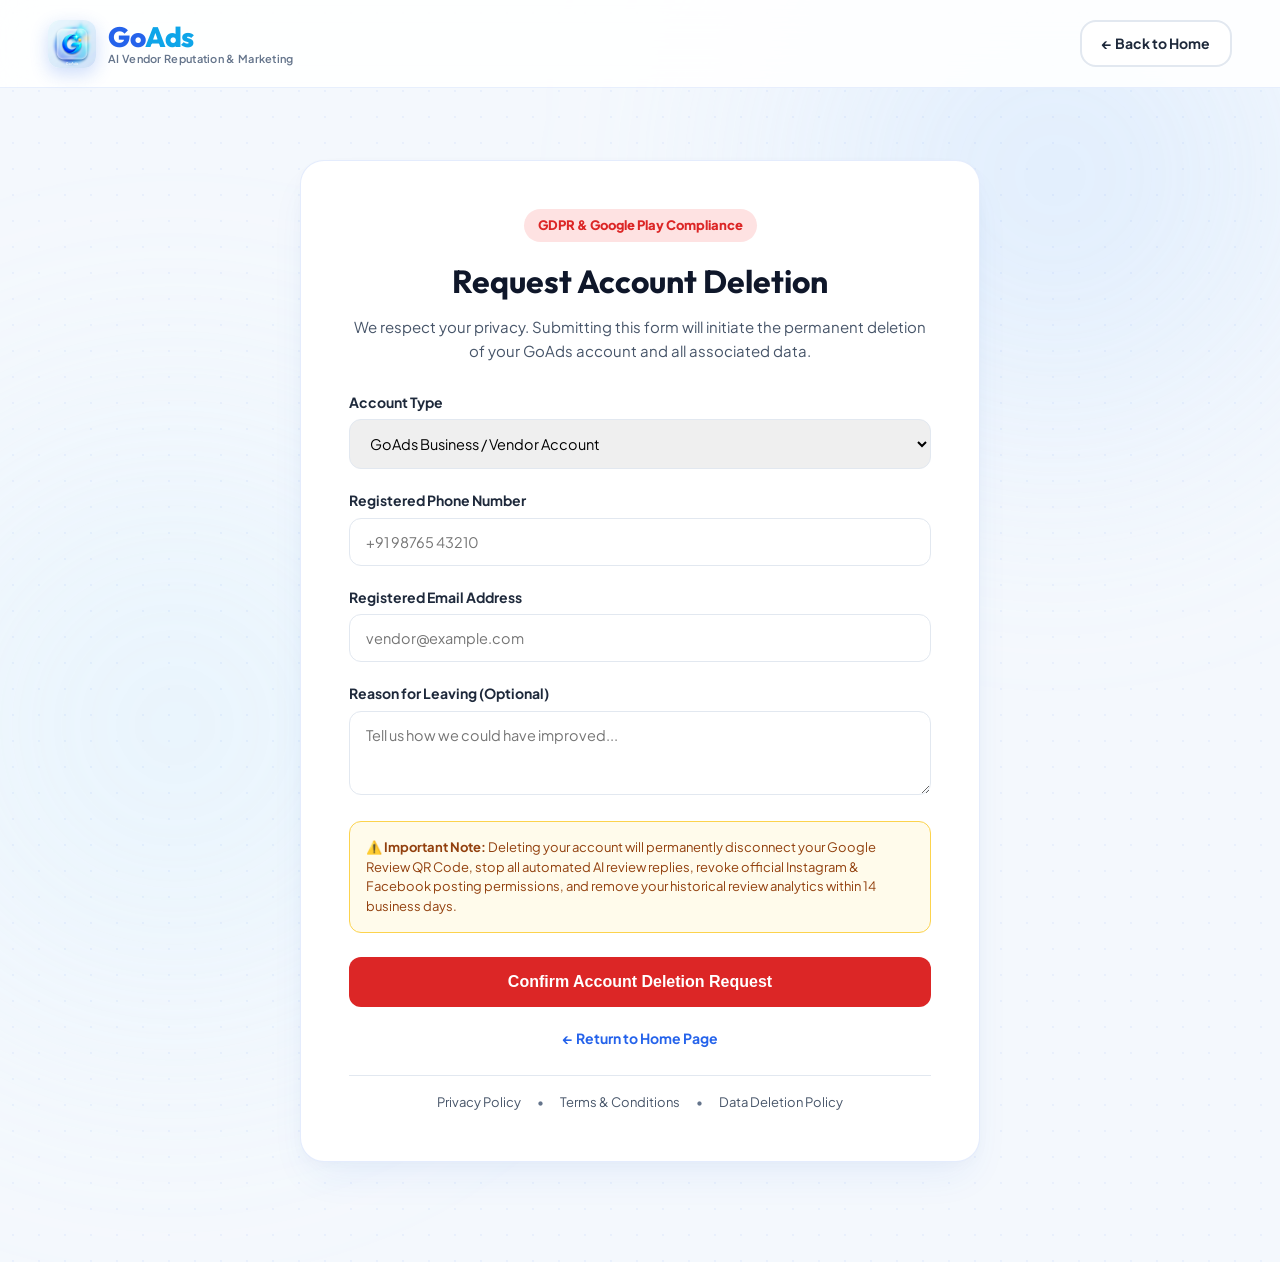
==== delete-account.html @ a6586c8e "feat: initialize GoAds website with frontend files, styles, and interactive scripts" ====
<!DOCTYPE html>
<html lang="en">
<head>
    <meta charset="UTF-8">
    <meta name="viewport" content="width=device-width, initial-scale=1.0">
    <title>GoAds - Request Account Deletion</title>
    <link rel="icon" type="image/png" href="favicon.png">
    <meta name="description" content="Request deletion of your GoAds vendor or partner account in compliance with GDPR and Google Play Store policies. Permanently erase your profiles, reviews history, and data.">
    <link rel="canonical" href="https://goads.ai/delete-account.html">
    
    <link rel="preconnect" href="https://fonts.googleapis.com">
    <link rel="preconnect" href="https://fonts.gstatic.com" crossorigin>
    <link href="https://fonts.googleapis.com/css2?family=Outfit:wght@300;400;500;600;700;800&family=Plus+Jakarta+Sans:wght@300;400;500;600;700;800&display=swap" rel="stylesheet">
    <link rel="stylesheet" href="styles.css?v=1.0">
    <style>
        .delete-page-section {
            padding: 160px 0 100px 0;
            min-height: 80vh;
            display: flex;
            align-items: center;
        }
        .delete-card {
            background: white;
            border-radius: 24px;
            padding: 48px;
            max-width: 680px;
            margin: 0 auto;
            box-shadow: var(--card-shadow);
            border: 1px solid rgba(37, 99, 235, 0.12);
        }
        .delete-header {
            margin-bottom: 28px;
            text-align: center;
        }
        .delete-badge {
            display: inline-block;
            padding: 6px 14px;
            background: #FEE2E2;
            color: #DC2626;
            font-size: 13px;
            font-weight: 800;
            border-radius: 20px;
            margin-bottom: 14px;
        }
        .delete-header h1 {
            font-size: 32px;
            margin-bottom: 8px;
        }
        .delete-header p {
            color: var(--slate-600);
            font-size: 15px;
        }
        .form-group {
            margin-bottom: 20px;
        }
        .form-group label {
            display: block;
            font-size: 14px;
            font-weight: 700;
            color: var(--slate-800);
            margin-bottom: 6px;
        }
        .form-control {
            width: 100%;
            padding: 14px 16px;
            border-radius: 12px;
            border: 1.5px solid var(--slate-200);
            font-family: var(--font-body);
            font-size: 14.5px;
            transition: border-color 0.2s;
        }
        .form-control:focus {
            outline: none;
            border-color: var(--primary);
            box-shadow: 0 0 0 3px rgba(37, 99, 235, 0.1);
        }
        .warning-box {
            background: #FFFBEB;
            border: 1px solid #FCD34D;
            border-radius: 12px;
            padding: 16px;
            font-size: 13px;
            color: #92400E;
            margin-bottom: 24px;
            line-height: 1.5;
        }
        .btn-submit-delete {
            width: 100%;
            padding: 16px;
            background: #DC2626;
            color: white;
            border: none;
            border-radius: 12px;
            font-weight: 700;
            font-size: 16px;
            cursor: pointer;
            transition: background 0.2s, transform 0.2s;
        }
        .btn-submit-delete:hover {
            background: #B91C1C;
            transform: translateY(-2px);
        }
        .back-home-link {
            display: inline-block;
            margin-top: 20px;
            text-align: center;
            width: 100%;
            color: var(--primary);
            font-weight: 700;
            text-decoration: none;
            font-size: 14px;
        }
        .back-home-link:hover {
            text-decoration: underline;
        }
        .success-state {
            display: none;
            text-align: center;
            padding: 20px 0;
        }
        .success-icon {
            width: 64px;
            height: 64px;
            border-radius: 50%;
            background: #D1FAE5;
            color: #059669;
            display: flex;
            align-items: center;
            justify-content: center;
            font-size: 32px;
            margin: 0 auto 18px auto;
        }
    </style>
</head>
<body>
    <div class="blobs-container">
        <div class="blob-bg blob-blue"></div>
        <div class="blob-bg blob-cyan"></div>
        <div class="grid-overlay"></div>
    </div>

    <!-- Header Navbar -->
    <header class="navbar">
        <div class="nav-container">
            <a href="index.html" class="logo-wrapper">
                <img src="favicon.png" alt="GoAds Icon" class="logo-icon-img">
                <div class="logo">
                    <span class="logo-main">Go<span>Ads</span></span>
                    <span class="logo-sub">AI Vendor Reputation & Marketing</span>
                </div>
            </a>
            <div class="header-actions">
                <a href="index.html" class="btn btn-secondary" style="padding: 10px 20px; font-size: 14px;">&larr; Back to Home</a>
            </div>
        </div>
    </header>

    <main class="delete-page-section">
        <div class="container">
            <div class="delete-card">
                <div id="form-container">
                    <div class="delete-header">
                        <span class="delete-badge">GDPR & Google Play Compliance</span>
                        <h1>Request Account Deletion</h1>
                        <p>We respect your privacy. Submitting this form will initiate the permanent deletion of your GoAds account and all associated data.</p>
                    </div>

                    <form id="delete-form" onsubmit="handleDeleteSubmit(event)">
                        <div class="form-group">
                            <label for="account-type">Account Type</label>
                            <select id="account-type" class="form-control" required>
                                <option value="business">GoAds Business / Vendor Account</option>
                                <option value="partner">GoAds Partner / Agency Account</option>
                            </select>
                        </div>

                        <div class="form-group">
                            <label for="vendor-phone">Registered Phone Number</label>
                            <input type="tel" id="vendor-phone" class="form-control" placeholder="+91 98765 43210" required>
                        </div>

                        <div class="form-group">
                            <label for="vendor-email">Registered Email Address</label>
                            <input type="email" id="vendor-email" class="form-control" placeholder="vendor@example.com" required>
                        </div>

                        <div class="form-group">
                            <label for="deletion-reason">Reason for Leaving (Optional)</label>
                            <textarea id="deletion-reason" class="form-control" rows="3" placeholder="Tell us how we could have improved..."></textarea>
                        </div>

                        <div class="warning-box">
                            <strong>⚠️ Important Note:</strong> Deleting your account will permanently disconnect your Google Review QR Code, stop all automated AI review replies, revoke official Instagram & Facebook posting permissions, and remove your historical review analytics within 14 business days.
                        </div>

                        <button type="submit" class="btn-submit-delete" id="btn-submit">Confirm Account Deletion Request</button>
                    </form>
                </div>

                <div id="success-state" class="success-state">
                    <div class="success-icon">✓</div>
                    <h2>Request Received</h2>
                    <p style="color: var(--slate-600); margin: 12px 0 24px 0; font-size: 15px;">
                        Your account deletion ticket has been registered. An SMS & Email confirmation with verification code will be sent to your registered details within 24 hours.
                    </p>
                    <a href="index.html" class="btn btn-gradient-blue" style="padding: 12px 24px;">Return to GoAds Home</a>
                </div>

                <a href="index.html" class="back-home-link">&larr; Return to Home Page</a>
                <div style="margin-top: 24px; padding-top: 16px; border-top: 1px solid var(--slate-200); text-align: center; font-size: 13px; color: var(--slate-500); display: flex; justify-content: center; gap: 16px;">
                    <a href="../goads_pp/index.html#privacy" target="_blank" style="color: var(--slate-600); text-decoration: none;">Privacy Policy</a>
                    <span>•</span>
                    <a href="../goads_pp/index.html#terms" target="_blank" style="color: var(--slate-600); text-decoration: none;">Terms & Conditions</a>
                    <span>•</span>
                    <a href="../goads_pp/index.html#deletion" target="_blank" style="color: var(--slate-600); text-decoration: none;">Data Deletion Policy</a>
                </div>
            </div>
        </div>
    </main>

    <script>
        function handleDeleteSubmit(e) {
            e.preventDefault();
            const formContainer = document.getElementById('form-container');
            const successState = document.getElementById('success-state');
            const btnSubmit = document.getElementById('btn-submit');
            
            btnSubmit.textContent = 'Processing request...';
            btnSubmit.style.opacity = '0.7';
            btnSubmit.disabled = true;

            setTimeout(() => {
                formContainer.style.display = 'none';
                successState.style.display = 'block';
            }, 800);
        }
    </script>
</body>
</html>
---- styles.css ----
/* ==========================================================================
   GoAds - AI Vendor Reputation & Marketing System
   Theme: Blue Glassmorphism Light Theme with Gradient
   ========================================================================== */

:root {
    /* Brand Colors - Vibrant Blue & Cyan Palette */
    --primary: #2563EB;
    --primary-hover: #1D4ED8;
    --primary-dark: #1E40AF;
    --primary-light: #EFF6FF;
    --primary-glow: rgba(37, 99, 235, 0.15);
    
    --accent-cyan: #0EA5E9;
    --accent-cyan-light: #E0F2FE;
    --accent-indigo: #4F46E5;
    --accent-indigo-light: #EEF2FF;
    --accent-gold: #F59E0B;
    --accent-gold-light: #FEF3C7;
    --success: #10B981;
    --success-light: #D1FAE5;
    --accent-red: #EF4444;
    
    /* Neutral & Slate Spectrum */
    --slate-950: #090D16;
    --slate-900: #0F172A;
    --slate-800: #1E293B;
    --slate-700: #334155;
    --slate-600: #475569;
    --slate-500: #64748B;
    --slate-400: #94A3B8;
    --slate-300: #CBD5E1;
    --slate-200: #E2E8F0;
    --slate-100: #F1F5F9;
    --slate-50: #F8FAFC;
    
    /* Blue Glassmorphism Design Tokens */
    --bg-base: #F4F8FD;
    --bg-card: #FFFFFF;
    --glass-bg: rgba(255, 255, 255, 0.82);
    --glass-bg-subtle: rgba(255, 255, 255, 0.65);
    --glass-bg-dense: rgba(255, 255, 255, 0.94);
    --glass-border: rgba(255, 255, 255, 0.9);
    --glass-border-blue: rgba(37, 99, 235, 0.12);
    --border-color: rgba(37, 99, 235, 0.08);
    
    /* Shadows */
    --card-shadow: 0 20px 40px -10px rgba(37, 99, 235, 0.08), 0 4px 14px rgba(0, 0, 0, 0.02);
    --card-shadow-hover: 0 30px 60px -12px rgba(37, 99, 235, 0.16), 0 8px 24px rgba(37, 99, 235, 0.08);
    --btn-shadow: 0 10px 25px -4px rgba(37, 99, 235, 0.35);
    --btn-shadow-hover: 0 16px 32px -4px rgba(37, 99, 235, 0.45);
    
    /* Gradients */
    --btn-gradient: linear-gradient(135deg, #2563EB 0%, #1D4ED8 50%, #0EA5E9 100%);
    --btn-gradient-hover: linear-gradient(135deg, #1D4ED8 0%, #1E40AF 50%, #0284C7 100%);
    --btn-gradient-secondary: linear-gradient(135deg, #1E40AF 0%, #3B82F6 100%);
    --text-gradient: linear-gradient(135deg, #1D4ED8 0%, #2563EB 50%, #0EA5E9 100%);
    
    /* Typography */
    --font-heading: 'Outfit', -apple-system, BlinkMacSystemFont, 'Segoe UI', Roboto, sans-serif;
    --font-body: 'Plus Jakarta Sans', -apple-system, BlinkMacSystemFont, 'Segoe UI', Roboto, sans-serif;
}

/* ==========================================================================
   Reset & Global Utilities
   ========================================================================== */
* {
    box-sizing: border-box;
    margin: 0;
    padding: 0;
}

html, body {
    scroll-behavior: smooth;
    width: 100%;
    overflow-x: hidden;
}

html {
    font-size: 16px;
}

body {
    font-family: var(--font-body);
    background-color: var(--bg-base);
    color: var(--slate-800);
    line-height: 1.6;
    position: relative;
    -webkit-font-smoothing: antialiased;
}

h1, h2, h3, h4, h5, h6 {
    font-family: var(--font-heading);
    color: var(--slate-900);
    font-weight: 700;
}

.container {
    width: 100%;
    max-width: 1200px;
    margin: 0 auto;
    padding: 0 24px;
    position: relative;
    z-index: 10;
}

.container-wide {
    width: 100%;
    max-width: 1560px;
    margin: 0 auto;
    padding: 0 24px;
    position: relative;
    z-index: 10;
}

.text-center { text-align: center; }
.hidden { display: none !important; }

/* ==========================================================================
   Background Ambient Blobs & Grid Overlay (Blue Glassmorphism Aesthetic)
   ========================================================================== */
.blobs-container {
    position: absolute;
    top: 0;
    left: 0;
    right: 0;
    bottom: 0;
    overflow: hidden;
    z-index: 1;
    pointer-events: none;
}

.blob-bg {
    position: absolute;
    filter: blur(120px);
    border-radius: 50%;
    opacity: 0.65;
}

.blob-blue {
    top: -150px;
    right: -100px;
    width: 650px;
    height: 650px;
    background: radial-gradient(circle, rgba(147, 197, 253, 0.45) 0%, rgba(219, 234, 254, 0.15) 70%);
}

.blob-cyan {
    top: 350px;
    left: -200px;
    width: 750px;
    height: 750px;
    background: radial-gradient(circle, rgba(186, 230, 253, 0.4) 0%, rgba(224, 242, 254, 0.1) 70%);
}

.blob-center {
    top: 850px;
    left: 50%;
    transform: translateX(-50%);
    width: 850px;
    height: 850px;
    background: radial-gradient(circle, rgba(191, 219, 254, 0.3) 0%, rgba(244, 248, 253, 0) 70%);
    opacity: 0.5;
}

.blob-indigo {
    top: 1500px;
    left: -150px;
    width: 700px;
    height: 700px;
    background: radial-gradient(circle, rgba(165, 180, 252, 0.25) 0%, rgba(244, 248, 253, 0) 70%);
    opacity: 0.55;
}

.blob-bottom {
    bottom: 100px;
    right: -100px;
    width: 700px;
    height: 700px;
    background: radial-gradient(circle, rgba(147, 197, 253, 0.35) 0%, rgba(224, 242, 254, 0) 70%);
}

.grid-overlay {
    position: absolute;
    top: 0;
    left: 0;
    right: 0;
    height: 100%;
    background-image: radial-gradient(rgba(37, 99, 235, 0.08) 1.2px, transparent 1.2px);
    background-size: 26px 26px;
    opacity: 0.7;
}

/* ==========================================================================
   Header & Navbar (Glassmorphic Top Bar)
   ========================================================================== */
.navbar {
    position: fixed;
    top: 0;
    left: 0;
    right: 0;
    height: 88px;
    background-color: rgba(255, 255, 255, 0.88);
    backdrop-filter: blur(20px);
    -webkit-backdrop-filter: blur(20px);
    border-bottom: 1px solid rgba(37, 99, 235, 0.1);
    z-index: 1000;
    transition: all 0.3s ease;
}

.navbar.scrolled {
    box-shadow: 0 10px 30px -10px rgba(37, 99, 235, 0.12);
    background-color: rgba(255, 255, 255, 0.95);
}

.nav-container {
    height: 100%;
    display: flex;
    justify-content: space-between;
    align-items: center;
    max-width: 100%;
    margin: 0 auto;
    padding: 0 48px;
}

.logo-wrapper {
    display: flex;
    align-items: center;
    gap: 12px;
    text-decoration: none;
}

.logo-icon-img {
    width: 48px;
    height: 48px;
    border-radius: 12px;
    box-shadow: 0 6px 18px rgba(37, 99, 235, 0.22);
    object-fit: contain;
    display: block;
    transition: transform 0.2s ease;
}

.logo-wrapper:hover .logo-icon-img {
    transform: scale(1.05);
}

.logo {
    display: flex;
    flex-direction: column;
    text-decoration: none;
    line-height: 1.1;
}

.logo-main {
    font-family: var(--font-heading);
    font-size: 28px;
    font-weight: 800;
    color: var(--primary);
    letter-spacing: -0.5px;
}

.logo-main span {
    color: var(--accent-cyan);
}

.logo-sub {
    font-size: 11px;
    color: var(--slate-500);
    font-weight: 600;
    letter-spacing: 0.3px;
}

.nav-right-group {
    display: flex;
    align-items: center;
    gap: 36px;
}

.nav-links {
    display: flex;
    align-items: center;
    gap: 32px;
}

.nav-links a {
    text-decoration: none;
    color: var(--slate-600);
    font-weight: 600;
    font-size: 15px;
    position: relative;
    padding: 6px 0;
    transition: color 0.2s ease;
}

.nav-links a:hover {
    color: var(--primary);
}

.nav-links a.active {
    color: var(--primary);
    font-weight: 700;
}

.nav-links a.active::after {
    content: '';
    position: absolute;
    bottom: -4px;
    left: 0;
    right: 0;
    height: 3px;
    background: var(--btn-gradient);
    border-radius: 4px;
}

.header-actions {
    display: flex;
    align-items: center;
    gap: 16px;
}

.nav-btn-download {
    display: inline-flex;
    align-items: center;
    gap: 8px;
    padding: 12px 22px;
    background: var(--btn-gradient);
    color: white !important;
    text-decoration: none;
    border-radius: 12px;
    font-weight: 700;
    font-size: 14px;
    box-shadow: 0 8px 20px -4px rgba(37, 99, 235, 0.35);
    transition: all 0.25s ease;
}

.nav-btn-download:hover {
    transform: translateY(-2px);
    box-shadow: 0 12px 24px -4px rgba(37, 99, 235, 0.45);
    background: var(--btn-gradient-hover);
}

/* Mobile Hamburger Toggle */
.mobile-menu-toggle {
    display: none;
    flex-direction: column;
    justify-content: space-between;
    width: 24px;
    height: 18px;
    background: transparent;
    border: none;
    cursor: pointer;
}

.mobile-menu-toggle span {
    width: 100%;
    height: 2.5px;
    background-color: var(--primary);
    border-radius: 2px;
    transition: all 0.3s ease;
}

/* Mobile Drawer */
.mobile-drawer {
    position: fixed;
    top: 88px;
    left: 0;
    right: 0;
    bottom: 0;
    background-color: rgba(255, 255, 255, 0.98);
    backdrop-filter: blur(20px);
    z-index: 999;
    padding: 32px 24px;
    transform: translateY(-100%);
    opacity: 0;
    pointer-events: none;
    transition: all 0.4s cubic-bezier(0.4, 0, 0.2, 1);
    box-shadow: 0 10px 25px rgba(37, 99, 235, 0.1);
}

.mobile-drawer.open {
    transform: translateY(0);
    opacity: 1;
    pointer-events: auto;
}

.drawer-links {
    display: flex;
    flex-direction: column;
    gap: 20px;
}

.drawer-link {
    text-decoration: none;
    color: var(--slate-800);
    font-size: 19px;
    font-weight: 700;
    padding-bottom: 8px;
    border-bottom: 1.5px solid var(--slate-100);
}

.drawer-link.active {
    color: var(--primary);
    border-bottom-color: var(--primary);
}

.drawer-btn {
    text-align: center;
    background: var(--btn-gradient);
    color: white !important;
    border-radius: 12px;
    padding: 14px;
    border: none;
    margin-top: 12px;
}

/* ==========================================================================
   Hero Section (Matching Onmint Visual Placement & Elevated Sizing)
   ========================================================================== */
.hero-section {
    position: relative;
    padding-top: 190px;
    padding-bottom: 90px;
    overflow: hidden;
}

.hero-container {
    display: grid;
    grid-template-columns: 1.15fr 0.85fr;
    align-items: center;
    gap: 70px;
}

.hero-content {
    max-width: 680px;
}

.hero-content .badge {
    display: inline-flex;
    align-items: center;
    gap: 8px;
    padding: 8px 20px;
    background-color: var(--primary-light);
    color: var(--primary);
    font-family: var(--font-heading);
    font-weight: 800;
    font-size: 14.5px;
    border-radius: 22px;
    margin-bottom: 24px;
    letter-spacing: 0.5px;
    border: 1px solid rgba(37, 99, 235, 0.15);
    box-shadow: 0 4px 12px rgba(37, 99, 235, 0.08);
}

.hero-title {
    font-size: 68px;
    line-height: 1.12;
    letter-spacing: -1.6px;
    margin-bottom: 22px;
    color: var(--slate-900);
}

.hero-title .highlight {
    background: var(--text-gradient);
    -webkit-background-clip: text;
    -webkit-text-fill-color: transparent;
}

.hero-subtitle {
    font-size: 20px;
    color: var(--slate-600);
    margin-bottom: 34px;
    font-weight: 500;
    line-height: 1.55;
}

/* Hero Action CTAs */
.hero-actions-grid {
    display: grid;
    grid-template-columns: repeat(2, 1fr);
    gap: 20px;
    align-items: flex-start;
}

.download-trigger-container {
    display: flex;
    flex-direction: column;
    gap: 8px;
}

.user-sublabel {
    font-size: 12px;
    color: var(--slate-500);
    font-weight: 700;
    text-align: center;
}

.btn {
    display: inline-flex;
    align-items: center;
    justify-content: center;
    gap: 10px;
    padding: 17px 28px;
    border-radius: 16px;
    font-weight: 700;
    font-size: 16px;
    text-decoration: none;
    transition: all 0.25s ease;
    cursor: pointer;
    font-family: var(--font-body);
}

/* Blue Gradient Buttons */
.btn-gradient-blue {
    background: var(--btn-gradient);
    color: white !important;
    border: none;
    box-shadow: var(--btn-shadow);
}

.btn-gradient-blue:hover {
    background: var(--btn-gradient-hover);
    transform: translateY(-2px);
    box-shadow: var(--btn-shadow-hover);
}

.btn-gradient-blue.btn-partner-hero {
    background: var(--btn-gradient-secondary);
}

.btn-gradient-blue.btn-partner-hero:hover {
    background: var(--btn-gradient);
}

.btn-secondary {
    background-color: white;
    color: var(--slate-800);
    border: 2px solid var(--slate-200);
    backdrop-filter: blur(10px);
}

.btn-secondary:hover {
    border-color: var(--primary);
    color: var(--primary);
    transform: translateY(-2px);
    box-shadow: 0 10px 20px rgba(37, 99, 235, 0.08);
}

.watch-video-container {
    grid-column: span 2;
    margin-top: 8px;
}

.watch-video-btn-styled {
    display: inline-flex;
    padding: 14px 28px;
    border-radius: 14px;
}

.partner-download-hero {
    margin-top: 28px;
    font-size: 14px;
    color: var(--slate-600);
}

.partner-download-hero a {
    color: var(--primary);
    font-weight: 700;
    text-decoration: none;
}

.partner-download-hero a:hover {
    text-decoration: underline;
}

/* Hero Visual with Rotating Glowing Dashed Ring */
.hero-visual {
    position: relative;
    display: flex;
    justify-content: center;
    align-items: center;
}

.glow-ring {
    position: absolute;
    width: 530px;
    height: 530px;
    border: 3px dashed rgba(37, 99, 235, 0.16);
    border-radius: 50%;
    animation: rotateRing 60s linear infinite;
    z-index: 1;
}

@keyframes rotateRing {
    from { transform: rotate(0deg); }
    to { transform: rotate(360deg); }
}

.phone-direct-image {
    position: relative;
    z-index: 2;
    max-width: 400px;
    width: 100%;
}

.hero-app-image {
    width: 100%;
    height: auto;
    display: block;
    filter: drop-shadow(0 25px 40px rgba(37, 99, 235, 0.18));
    transition: transform 0.3s ease;
}

.animate-float {
    animation: floatingPhone 6s ease-in-out infinite;
}

@keyframes floatingPhone {
    0%, 100% { transform: translateY(0); }
    50% { transform: translateY(-12px); }
}

/* ==========================================================================
   Stats Section (Glassmorphic Card)
   ========================================================================== */
.stats-section {
    position: relative;
    z-index: 100;
    padding: 30px 0;
}

.stats-card {
    background: var(--glass-bg);
    backdrop-filter: blur(20px);
    -webkit-backdrop-filter: blur(20px);
    border-radius: 24px;
    padding: 34px 28px;
    box-shadow: var(--card-shadow);
    border: 1px solid var(--glass-border);
    display: grid;
    grid-template-columns: repeat(4, 1fr);
    gap: 20px;
}

.stat-item {
    display: flex;
    align-items: center;
    gap: 18px;
    justify-content: center;
}

.stat-item:not(:last-child) {
    border-right: 1.5px solid var(--slate-100);
}

.stat-icon {
    width: 54px;
    height: 54px;
    background: var(--primary-light);
    color: var(--primary);
    border-radius: 14px;
    display: flex;
    align-items: center;
    justify-content: center;
    border: 1px solid rgba(37, 99, 235, 0.1);
    box-shadow: 0 6px 14px rgba(37, 99, 235, 0.08);
}

.stat-text h3 {
    font-size: 24px;
    font-weight: 800;
    color: var(--slate-900);
    line-height: 1.2;
}

.stat-text p {
    font-size: 13px;
    color: var(--slate-500);
    font-weight: 600;
}

/* ==========================================================================
   Core AI Pillars Section (4 Core Systems)
   ========================================================================== */
.pillars-section {
    padding: 90px 0 60px 0;
    position: relative;
    z-index: 10;
}

.section-header {
    text-align: center;
    max-width: 760px;
    margin: 0 auto 56px auto;
}

.section-badge {
    display: inline-block;
    padding: 6px 16px;
    background-color: var(--primary-light);
    color: var(--primary);
    font-family: var(--font-heading);
    font-weight: 800;
    font-size: 13.5px;
    border-radius: 20px;
    margin-bottom: 16px;
    letter-spacing: 0.5px;
    border: 1px solid rgba(37, 99, 235, 0.12);
}

.section-title {
    font-size: 42px;
    letter-spacing: -1px;
    margin-bottom: 14px;
    color: var(--slate-900);
}

.section-subtitle {
    font-size: 18px;
    color: var(--slate-600);
    line-height: 1.6;
}

.pillars-grid {
    display: grid;
    grid-template-columns: repeat(2, 1fr);
    gap: 32px;
}

.pillar-card {
    background: var(--glass-bg);
    backdrop-filter: blur(20px);
    -webkit-backdrop-filter: blur(20px);
    border-radius: 24px;
    padding: 40px 36px;
    border: 1px solid var(--glass-border);
    box-shadow: var(--card-shadow);
    transition: all 0.35s ease;
    display: flex;
    flex-direction: column;
    position: relative;
    overflow: hidden;
}

.pillar-card::before {
    content: '';
    position: absolute;
    top: 0;
    left: 0;
    right: 0;
    height: 4px;
    background: var(--btn-gradient);
    opacity: 0;
    transition: opacity 0.3s ease;
}

.pillar-card:hover {
    transform: translateY(-6px);
    box-shadow: var(--card-shadow-hover);
    border-color: rgba(37, 99, 235, 0.25);
}

.pillar-card:hover::before {
    opacity: 1;
}

.pillar-header {
    display: flex;
    align-items: center;
    gap: 16px;
    margin-bottom: 20px;
}

.pillar-icon-box {
    width: 60px;
    height: 60px;
    border-radius: 16px;
    background: linear-gradient(135deg, var(--primary-light) 0%, rgba(224, 242, 254, 0.8) 100%);
    color: var(--primary);
    display: flex;
    align-items: center;
    justify-content: center;
    border: 1px solid rgba(37, 99, 235, 0.12);
    box-shadow: 0 8px 20px rgba(37, 99, 235, 0.1);
}

.pillar-number {
    font-size: 12px;
    font-weight: 800;
    letter-spacing: 1px;
    color: var(--primary);
    text-transform: uppercase;
    background: var(--primary-light);
    padding: 4px 10px;
    border-radius: 8px;
}

.pillar-title {
    font-size: 24px;
    font-weight: 800;
    color: var(--slate-900);
    margin-top: 4px;
}

.pillar-desc {
    font-size: 15px;
    color: var(--slate-600);
    line-height: 1.65;
    margin-bottom: 24px;
}

/* Feature bullets list inside pillar */
.pillar-features {
    list-style: none;
    display: flex;
    flex-direction: column;
    gap: 12px;
    margin-top: auto;
}

.pillar-features li {
    display: flex;
    align-items: flex-start;
    gap: 10px;
    font-size: 14px;
    font-weight: 600;
    color: var(--slate-700);
}

.pillar-check {
    width: 18px;
    height: 18px;
    border-radius: 50%;
    background: var(--primary-light);
    color: var(--primary);
    display: inline-flex;
    align-items: center;
    justify-content: center;
    font-size: 11px;
    font-weight: 800;
    flex-shrink: 0;
    margin-top: 2px;
}

/* Interactive Demo Card within Pillar 2 (AI Review) */
.demo-review-box {
    margin-top: 20px;
    padding: 18px;
    background: rgba(248, 250, 252, 0.9);
    border-radius: 16px;
    border: 1px solid var(--slate-200);
}

.demo-tabs {
    display: flex;
    gap: 8px;
    margin-bottom: 12px;
}

.demo-tab-btn {
    padding: 6px 14px;
    font-size: 12px;
    font-weight: 700;
    border-radius: 8px;
    border: 1px solid var(--slate-200);
    background: white;
    cursor: pointer;
    transition: all 0.2s;
}

.demo-tab-btn.active {
    background: var(--primary);
    color: white;
    border-color: var(--primary);
}

.demo-review-content {
    font-size: 13px;
}

.demo-customer {
    font-weight: 700;
    color: var(--slate-800);
    display: flex;
    align-items: center;
    gap: 6px;
    margin-bottom: 4px;
}

.demo-stars {
    color: #F59E0B;
}

.demo-ai-reply {
    margin-top: 8px;
    padding: 10px 12px;
    background: var(--primary-light);
    border-radius: 10px;
    border-left: 3px solid var(--primary);
    color: var(--slate-800);
    font-size: 12.5px;
    line-height: 1.5;
}

/* Industry Showcase for Pillar 3 */
.industry-chips {
    display: flex;
    flex-wrap: wrap;
    gap: 8px;
    margin-top: 14px;
}

.industry-chip {
    font-size: 12px;
    font-weight: 700;
    padding: 6px 12px;
    border-radius: 20px;
    background: white;
    color: var(--slate-700);
    border: 1px solid var(--slate-200);
    cursor: pointer;
    transition: all 0.2s;
}

.industry-chip.active, .industry-chip:hover {
    background: var(--primary-light);
    border-color: var(--primary);
    color: var(--primary);
}

.industry-preview-box {
    margin-top: 14px;
    padding: 14px;
    background: white;
    border-radius: 12px;
    border: 1px solid rgba(37, 99, 235, 0.1);
    font-size: 13px;
}

.industry-preview-title {
    font-weight: 700;
    color: var(--slate-900);
    margin-bottom: 4px;
}

.industry-preview-tags {
    color: var(--primary);
    font-size: 12px;
    font-weight: 600;
    margin-top: 6px;
}

/* ==========================================================================
   Vision & About Section (Matching Onmint's 3-Column Card Layout)
   ========================================================================== */
.vision-section {
    padding: 50px 0 80px 0;
    position: relative;
    z-index: 10;
}

.vision-card-new {
    background-color: white;
    border-radius: 24px;
    padding: 40px 48px;
    box-shadow: var(--card-shadow);
    border: 1px solid rgba(37, 99, 235, 0.1);
    display: flex;
    flex-direction: column;
    gap: 32px;
}

.vision-card-grid {
    display: grid;
    grid-template-columns: 270px 1px minmax(0, 1fr) 1px 270px;
    gap: 28px;
    align-items: center;
    width: 100%;
}

.founder-column {
    display: flex;
    flex-direction: column;
    align-items: center;
    justify-content: center;
    width: 270px;
    min-width: 270px;
    max-width: 270px;
}

.founder-column-left {
    grid-column: 1;
}

.founder-column-right {
    grid-column: 5;
}

.founder-photo-wrapper {
    position: relative;
    width: 260px;
    height: 380px;
    margin: 0 auto 16px auto;
}

.founder-dots-bg {
    position: absolute;
    top: 0;
    left: -10px;
    width: 80px;
    height: 130px;
    background-image: radial-gradient(rgba(148, 163, 184, 0.3) 2px, transparent 2px);
    background-size: 10px 10px;
    z-index: 0;
}

.founder-dots-right {
    left: auto;
    right: -10px;
}

/* Blue Oval Backdrop */
.founder-circle-bg {
    position: absolute;
    bottom: -10px;
    left: 50%;
    transform: translateX(-50%) rotate(30deg);
    width: 230px;
    height: 360px;
    background-color: #DBEAFE;
    border-radius: 50%;
    z-index: 1;
}

.founder-circle-right {
    transform: translateX(-50%) rotate(-30deg);
    background-color: #E0F2FE;
}

.founder-photo-new {
    position: absolute;
    bottom: -5px;
    left: 50%;
    transform: translateX(-50%);
    width: 235px;
    max-height: 375px;
    height: auto;
    object-fit: contain;
    z-index: 2;
    filter: drop-shadow(0 10px 20px rgba(37, 99, 235, 0.12));
}

.founder-photo-right {
    width: 230px;
}

.founder-bottom-info {
    text-align: center;
    width: 100%;
    padding-top: 4px;
}

.founder-name {
    font-family: var(--font-heading);
    font-size: 22px;
    font-weight: 800;
    color: var(--slate-900);
    margin: 0 0 4px 0;
    letter-spacing: -0.5px;
}

.founder-subtitle {
    font-family: var(--font-heading);
    font-size: 13.5px;
    font-weight: 700;
    color: var(--primary);
    margin: 0;
    line-height: 1.3;
}

.vision-card-divider {
    width: 1px;
    height: 380px;
    background-color: #e2e8f0;
    align-self: center;
}

.vision-column-center {
    min-width: 0;
    display: flex;
    flex-direction: column;
}

.quote-container-new {
    display: flex;
    flex-direction: column;
}

.quote-mark-new {
    font-size: 64px;
    font-family: var(--font-heading);
    line-height: 1;
    color: var(--primary);
    margin-bottom: -15px;
    font-weight: 800;
}

.quote-text-new {
    font-family: var(--font-heading);
    font-size: 24px;
    font-weight: 700;
    color: var(--slate-900);
    line-height: 1.4;
    margin: 0;
}

.blue-highlight-text {
    background: var(--text-gradient);
    -webkit-background-clip: text;
    -webkit-text-fill-color: transparent;
}

.quote-underline {
    width: 48px;
    height: 4px;
    background: var(--btn-gradient);
    margin-top: 12px;
    margin-bottom: 24px;
    border-radius: 2px;
}

.vision-title-new {
    font-family: var(--font-heading);
    font-size: 15px;
    color: var(--primary);
    font-weight: 800;
    letter-spacing: 0.5px;
    margin: 0 0 8px 0;
}

.vision-desc-new {
    font-size: 14.5px;
    color: var(--slate-600);
    line-height: 1.65;
    margin: 0 0 24px 0;
}

.vision-checklist-new {
    display: grid;
    grid-template-columns: repeat(2, 1fr);
    gap: 14px 18px;
}

.checklist-item-new {
    display: flex;
    align-items: center;
    gap: 8px;
    font-family: var(--font-heading);
    font-size: 14px;
    font-weight: 700;
    color: var(--slate-800);
}

.check-icon-new {
    display: inline-flex;
    align-items: center;
    justify-content: center;
    width: 20px;
    height: 20px;
    background: var(--primary);
    color: white;
    border-radius: 50%;
    font-size: 10px;
    font-weight: 800;
    flex-shrink: 0;
}

.vision-column-right {
    display: flex;
    justify-content: center;
    align-items: center;
}

.heart-icon-img {
    width: 100%;
    max-width: 320px;
    height: auto;
    object-fit: contain;
    margin: 0 auto;
    display: block;
    filter: drop-shadow(0 15px 30px rgba(37, 99, 235, 0.2));
}

.vision-footer-tagline {
    display: flex;
    align-items: center;
    justify-content: center;
    gap: 20px;
    margin-top: 16px;
    width: 100%;
}

.tagline-line {
    flex: 1;
    height: 1px;
    background-color: #cbd5e1;
}

.tagline-text {
    font-family: var(--font-heading);
    font-size: 16px;
    font-style: italic;
    color: var(--slate-600);
    font-weight: 600;
}

/* ==========================================================================
   App Download Section (Exact Layout: Left Scanner, Right Badges/APKs)
   ========================================================================== */
.download-section {
    padding: 60px 0 90px 0;
    position: relative;
    z-index: 10;
}

.download-main-card {
    background: white;
    border-radius: 28px;
    padding: 56px 64px;
    box-shadow: var(--card-shadow);
    border: 1px solid rgba(37, 99, 235, 0.1);
    display: grid;
    grid-template-columns: 1fr 1fr;
    gap: 60px;
    align-items: center;
    position: relative;
    overflow: hidden;
}

.download-left-col {
    display: flex;
    flex-direction: column;
    gap: 32px;
    border-right: 1.5px solid var(--slate-100);
    padding-right: 48px;
}

.download-text-group h2 {
    font-size: 38px;
    letter-spacing: -1px;
    margin-bottom: 12px;
    color: var(--slate-900);
}

.download-text-group p {
    font-size: 16px;
    color: var(--slate-600);
    line-height: 1.6;
}

.qr-code-wrapper {
    display: flex;
    align-items: center;
    gap: 24px;
    background: var(--primary-light);
    padding: 24px;
    border-radius: 20px;
    border: 1px solid rgba(37, 99, 235, 0.15);
    width: fit-content;
}

.qr-code {
    width: 110px;
    height: 110px;
    background: white;
    padding: 10px;
    border-radius: 14px;
    box-shadow: 0 8px 16px rgba(37, 99, 235, 0.12);
}

.qr-code svg {
    width: 100%;
    height: 100%;
    display: block;
}

.qr-text h4 {
    font-size: 18px;
    font-weight: 800;
    color: var(--slate-900);
    margin-bottom: 4px;
}

.qr-text p {
    font-size: 13px;
    color: var(--slate-600);
    font-weight: 600;
}

.download-right-col {
    display: flex;
    flex-direction: column;
    gap: 20px;
}

.coming-soon-label {
    display: inline-flex;
    align-items: center;
    gap: 6px;
    font-size: 13px;
    font-weight: 800;
    color: var(--primary);
    background: var(--primary-light);
    padding: 6px 14px;
    border-radius: 20px;
    width: fit-content;
    border: 1px solid rgba(37, 99, 235, 0.15);
}

.download-right-col h3 {
    font-size: 26px;
    font-weight: 800;
    color: var(--slate-900);
}

.badges-group {
    display: flex;
    gap: 16px;
    flex-wrap: wrap;
}

.store-badge {
    display: inline-block;
    height: 48px;
    transition: transform 0.2s;
}

.store-badge img {
    height: 100%;
    width: auto;
    border-radius: 8px;
}

.disabled-badge {
    cursor: default;
    opacity: 0.85;
}

.apk-direct-downloads {
    margin-top: 14px;
    display: flex;
    flex-direction: column;
    gap: 12px;
}

.apk-title {
    font-size: 14px;
    font-weight: 700;
    color: var(--slate-700);
}

.apk-links-row {
    display: flex;
    gap: 14px;
    flex-wrap: wrap;
}

.apk-link-btn {
    display: inline-flex;
    align-items: center;
    gap: 8px;
    padding: 12px 18px;
    background: var(--slate-50);
    border: 1.5px solid var(--slate-200);
    border-radius: 12px;
    font-size: 13px;
    font-weight: 700;
    color: var(--slate-800);
    text-decoration: none;
    transition: all 0.2s ease;
}

.apk-link-btn:hover {
    background: var(--primary-light);
    border-color: var(--primary);
    color: var(--primary);
    transform: translateY(-2px);
}

.apk-link-btn.partner-btn {
    background: var(--primary-light);
    border-color: rgba(37, 99, 235, 0.2);
    color: var(--primary);
}

/* ==========================================================================
   Footer
   ========================================================================== */
.footer {
    background-color: var(--slate-900);
    color: var(--slate-300);
    padding: 70px 0 30px 0;
    position: relative;
    z-index: 10;
}

.footer-container {
    display: flex;
    justify-content: space-between;
    align-items: flex-start;
    padding-bottom: 40px;
    border-bottom: 1px solid rgba(255, 255, 255, 0.08);
}

.footer-left-group {
    display: flex;
    flex-direction: column;
    gap: 24px;
}

.footer-brand .footer-logo {
    font-family: var(--font-heading);
    font-size: 28px;
    font-weight: 800;
    color: white;
    text-decoration: none;
    letter-spacing: -0.5px;
}

.footer-brand .footer-logo span {
    color: var(--accent-cyan);
}

.footer-tagline {
    font-size: 14px;
    color: var(--slate-400);
    margin-top: 4px;
}

.footer-links {
    display: flex;
    gap: 28px;
    flex-wrap: wrap;
}

.footer-links a {
    color: var(--slate-300);
    text-decoration: none;
    font-size: 14.5px;
    font-weight: 500;
    transition: color 0.2s;
}

.footer-links a:hover {
    color: white;
}

.footer-links .delete-link-btn {
    color: #F87171;
}

.footer-socials {
    display: flex;
    flex-direction: column;
    gap: 12px;
}

.social-title {
    font-size: 14px;
    font-weight: 700;
    color: white;
}

.social-icons {
    display: flex;
    gap: 14px;
}

.social-icons a {
    width: 40px;
    height: 40px;
    border-radius: 10px;
    background: rgba(255, 255, 255, 0.08);
    display: flex;
    align-items: center;
    justify-content: center;
    color: white;
    transition: all 0.25s ease;
    text-decoration: none;
}

.social-icons a:hover {
    background: var(--primary);
    transform: translateY(-3px);
}

.footer-copyright {
    padding-top: 30px;
    font-size: 13px;
    color: var(--slate-500);
}

/* ==========================================================================
   Responsive Breakpoints
   ========================================================================== */
@media (max-width: 1200px) {
    .vision-card-grid {
        grid-template-columns: 320px 1px 1fr 280px;
        gap: 30px;
    }
    .founder-photo-wrapper {
        width: 300px;
        height: 400px;
    }
    .founder-circle-bg {
        width: 260px;
        height: 390px;
    }
    .founder-photo-new {
        width: 240px;
    }
    .hero-title {
        font-size: 56px;
    }
    .stats-card {
        grid-template-columns: repeat(2, 1fr);
        gap: 30px;
    }
    .stat-item:nth-child(2) {
        border-right: none;
    }
}

@media (max-width: 992px) {
    .nav-links {
        display: none;
    }
    .mobile-menu-toggle {
        display: flex;
    }
    .hero-container {
        grid-template-columns: 1fr;
        gap: 40px;
        text-align: center;
    }
    .hero-content {
        max-width: 100%;
        margin: 0 auto;
    }
    .hero-actions-grid {
        max-width: 500px;
        margin: 0 auto;
    }
    .pillars-grid {
        grid-template-columns: 1fr;
    }
    .vision-card-grid {
        grid-template-columns: 1fr;
        text-align: center;
    }
    .vision-card-divider {
        display: none;
    }
    .founder-column {
        align-items: center;
    }
    .quote-underline {
        margin-left: auto;
        margin-right: auto;
    }
    .vision-checklist-new {
        grid-template-columns: repeat(2, 1fr);
        text-align: left;
    }
    .download-main-card {
        grid-template-columns: 1fr;
        padding: 40px 32px;
        gap: 40px;
    }
    .download-left-col {
        border-right: none;
        border-bottom: 1.5px solid var(--slate-100);
        padding-right: 0;
        padding-bottom: 32px;
        align-items: center;
        text-align: center;
    }
    .qr-code-wrapper {
        margin: 0 auto;
    }
    .download-right-col {
        align-items: center;
        text-align: center;
    }
    .footer-container {
        flex-direction: column;
        gap: 40px;
        text-align: center;
        align-items: center;
    }
    .footer-links {
        justify-content: center;
    }
    .social-icons {
        justify-content: center;
    }
}

@media (max-width: 640px) {
    .nav-container {
        padding: 0 20px;
    }
    .hero-title {
        font-size: 38px;
    }
    .hero-actions-grid {
        grid-template-columns: 1fr;
    }
    .watch-video-container {
        grid-column: span 1;
    }
    .stats-card {
        grid-template-columns: 1fr;
    }
    .stat-item:not(:last-child) {
        border-right: none;
        border-bottom: 1.5px solid var(--slate-100);
        padding-bottom: 16px;
    }
    .vision-checklist-new {
        grid-template-columns: 1fr;
    }
    .vision-card-new {
        padding: 28px 20px;
    }
    .badges-group, .apk-links-row {
        flex-direction: column;
        width: 100%;
    }
    .apk-link-btn {
        justify-content: center;
    }
    .qr-code-wrapper {
        flex-direction: column;
        text-align: center;
    }
    .testimonial-footer {
        flex-direction: column;
        align-items: flex-start;
        gap: 12px;
    }
}

/* ==========================================================================
   Vendor Testimonials & Success Stories Section
   ========================================================================== */
.testimonials-section {
    padding: 70px 0 90px 0;
    position: relative;
    z-index: 10;
}

.testimonials-grid {
    display: grid;
    grid-template-columns: repeat(2, 1fr);
    gap: 28px;
    margin-top: 20px;
}

.testimonial-card {
    background: var(--glass-bg);
    backdrop-filter: blur(20px);
    -webkit-backdrop-filter: blur(20px);
    border-radius: 24px;
    padding: 36px 32px;
    border: 1px solid var(--glass-border);
    box-shadow: var(--card-shadow);
    transition: all 0.35s ease;
    display: flex;
    flex-direction: column;
    justify-content: space-between;
    position: relative;
}

.testimonial-card:hover {
    transform: translateY(-5px);
    box-shadow: var(--card-shadow-hover);
    border-color: rgba(37, 99, 235, 0.25);
}

.testimonial-stars-row {
    display: flex;
    justify-content: space-between;
    align-items: center;
    margin-bottom: 18px;
}

.stars-rating {
    display: flex;
    gap: 3px;
    color: #F59E0B;
    font-size: 18px;
    letter-spacing: 2px;
}

.verified-tag {
    display: inline-flex;
    align-items: center;
    gap: 5px;
    font-size: 12px;
    font-weight: 800;
    color: var(--success);
    background: var(--success-light);
    padding: 4px 10px;
    border-radius: 12px;
}

.testimonial-quote {
    font-size: 15.5px;
    color: var(--slate-700);
    line-height: 1.65;
    font-style: normal;
    margin-bottom: 24px;
    flex: 1;
}

.testimonial-footer {
    display: flex;
    align-items: center;
    justify-content: space-between;
    padding-top: 18px;
    border-top: 1px solid var(--slate-100);
}

.vendor-profile {
    display: flex;
    align-items: center;
    gap: 14px;
}

.vendor-avatar {
    width: 48px;
    height: 48px;
    border-radius: 50%;
    background: linear-gradient(135deg, var(--primary) 0%, var(--accent-cyan) 100%);
    color: white;
    font-weight: 800;
    font-size: 16px;
    display: flex;
    align-items: center;
    justify-content: center;
    box-shadow: 0 6px 14px rgba(37, 99, 235, 0.25);
    flex-shrink: 0;
}

.vendor-info h4 {
    font-size: 16px;
    font-weight: 800;
    color: var(--slate-900);
    margin-bottom: 2px;
}

.vendor-info p {
    font-size: 12.5px;
    color: var(--slate-500);
    font-weight: 600;
}

.metric-badge {
    padding: 6px 14px;
    background: var(--primary-light);
    color: var(--primary);
    font-size: 12px;
    font-weight: 800;
    border-radius: 12px;
    border: 1px solid rgba(37, 99, 235, 0.15);
    white-space: nowrap;
}

@media (max-width: 1280px) {
    .vision-card-grid {
        grid-template-columns: 240px 1px minmax(0, 1fr) 1px 240px;
        gap: 20px;
    }
    .founder-column {
        width: 240px;
        min-width: 240px;
        max-width: 240px;
    }
    .founder-photo-wrapper {
        width: 230px;
        height: 330px;
    }
    .founder-circle-bg {
        width: 200px;
        height: 310px;
    }
    .founder-photo-new {
        width: 205px;
        max-height: 325px;
    }
}

@media (max-width: 1040px) {
    .vision-card-grid {
        display: flex;
        flex-direction: column;
        gap: 36px;
    }
    .founder-column {
        width: 100%;
        min-width: unset;
        max-width: 320px;
        align-items: center;
        text-align: center;
    }
    .vision-card-divider {
        width: 100%;
        height: 1px;
    }
    .vision-column-center {
        align-items: center;
        text-align: center;
    }
    .quote-underline {
        margin: 12px auto 24px auto;
    }
    .vision-checklist-new {
        grid-template-columns: repeat(2, 1fr);
        text-align: left;
    }
}

@media (max-width: 992px) {
    .testimonials-grid {
        grid-template-columns: 1fr;
    }
}

@media (max-width: 640px) {
    .vision-checklist-new {
        grid-template-columns: 1fr;
    }
}

/* ==========================================================================
   Coming Soon on Google Play Store Modal (Blue Glassmorphism)
   ========================================================================== */
.modal-backdrop {
    position: fixed !important;
    top: 0 !important;
    left: 0 !important;
    right: 0 !important;
    bottom: 0 !important;
    width: 100vw !important;
    height: 100vh !important;
    background: rgba(15, 23, 42, 0.65) !important;
    backdrop-filter: blur(12px) !important;
    -webkit-backdrop-filter: blur(12px) !important;
    z-index: 99999 !important;
    display: none !important;
    align-items: center !important;
    justify-content: center !important;
    padding: 20px !important;
    animation: fadeInModal 0.25s ease;
}

.modal-backdrop.open {
    display: flex !important;
}


@keyframes fadeInModal {
    from { opacity: 0; }
    to { opacity: 1; }
}

.coming-soon-modal-card {
    background: rgba(255, 255, 255, 0.96);
    backdrop-filter: blur(24px);
    border-radius: 28px;
    padding: 44px 40px;
    max-width: 580px;
    width: 100%;
    position: relative;
    box-shadow: 0 30px 70px -10px rgba(37, 99, 235, 0.25), 0 0 0 1.5px rgba(255, 255, 255, 0.9);
    border: 1.5px solid rgba(37, 99, 235, 0.18);
    text-align: center;
    animation: slideUpModal 0.3s cubic-bezier(0.16, 1, 0.3, 1);
}

@keyframes slideUpModal {
    from { opacity: 0; transform: translateY(20px) scale(0.96); }
    to { opacity: 1; transform: translateY(0) scale(1); }
}

.modal-close-btn {
    position: absolute;
    top: 18px;
    right: 18px;
    width: 36px;
    height: 36px;
    border-radius: 50%;
    background: var(--slate-100);
    border: none;
    font-size: 22px;
    color: var(--slate-600);
    cursor: pointer;
    display: flex;
    align-items: center;
    justify-content: center;
    transition: all 0.2s;
}

.modal-close-btn:hover {
    background: var(--slate-200);
    color: var(--slate-900);
}

.modal-icon-badge {
    width: 68px;
    height: 68px;
    border-radius: 20px;
    background: linear-gradient(135deg, #2563EB 0%, #0EA5E9 100%);
    color: white;
    display: flex;
    align-items: center;
    justify-content: center;
    margin: 0 auto 18px auto;
    box-shadow: 0 10px 25px rgba(37, 99, 235, 0.35);
}

.modal-pill-tag {
    display: inline-block;
    padding: 5px 14px;
    background: var(--primary-light);
    color: var(--primary);
    font-size: 12px;
    font-weight: 800;
    border-radius: 16px;
    margin-bottom: 12px;
    letter-spacing: 0.5px;
}

.modal-title {
    font-size: 26px;
    font-weight: 800;
    color: var(--slate-900);
    margin-bottom: 12px;
    line-height: 1.3;
}

.modal-desc {
    font-size: 14.5px;
    color: var(--slate-600);
    line-height: 1.6;
    margin-bottom: 24px;
}

.modal-input-group {
    display: flex;
    gap: 10px;
    margin-bottom: 20px;
}

.modal-input {
    flex: 1;
    padding: 14px 18px;
    border-radius: 14px;
    border: 1.5px solid var(--slate-200);
    font-size: 14px;
    font-family: var(--font-body);
    transition: border-color 0.2s;
}

.modal-input:focus {
    outline: none;
    border-color: var(--primary);
    box-shadow: 0 0 0 3px rgba(37, 99, 235, 0.12);
}

.modal-submit-btn {
    padding: 14px 22px;
    font-size: 14px;
    white-space: nowrap;
}

.modal-success-state {
    padding: 20px 0;
}

.success-checkmark {
    width: 54px;
    height: 54px;
    border-radius: 50%;
    background: #D1FAE5;
    color: #059669;
    font-size: 26px;
    display: flex;
    align-items: center;
    justify-content: center;
    margin: 0 auto 12px auto;
    font-weight: 800;
}

.modal-success-state h4 {
    font-size: 20px;
    color: var(--slate-900);
    margin-bottom: 6px;
}

.modal-success-state p {
    font-size: 14px;
    color: var(--slate-600);
}

.modal-badges-row {
    display: flex;
    justify-content: center;
    gap: 16px;
    margin-top: 18px;
    padding-top: 18px;
    border-top: 1px solid var(--slate-100);
}

.modal-badge-img {
    height: 40px;
    width: auto;
    opacity: 0.85;
}

@media (max-width: 520px) {
    .coming-soon-modal-card {
        padding: 32px 20px;
    }
    .modal-input-group {
        flex-direction: column;
    }
    .modal-badges-row {
        flex-direction: column;
        align-items: center;
    }
}
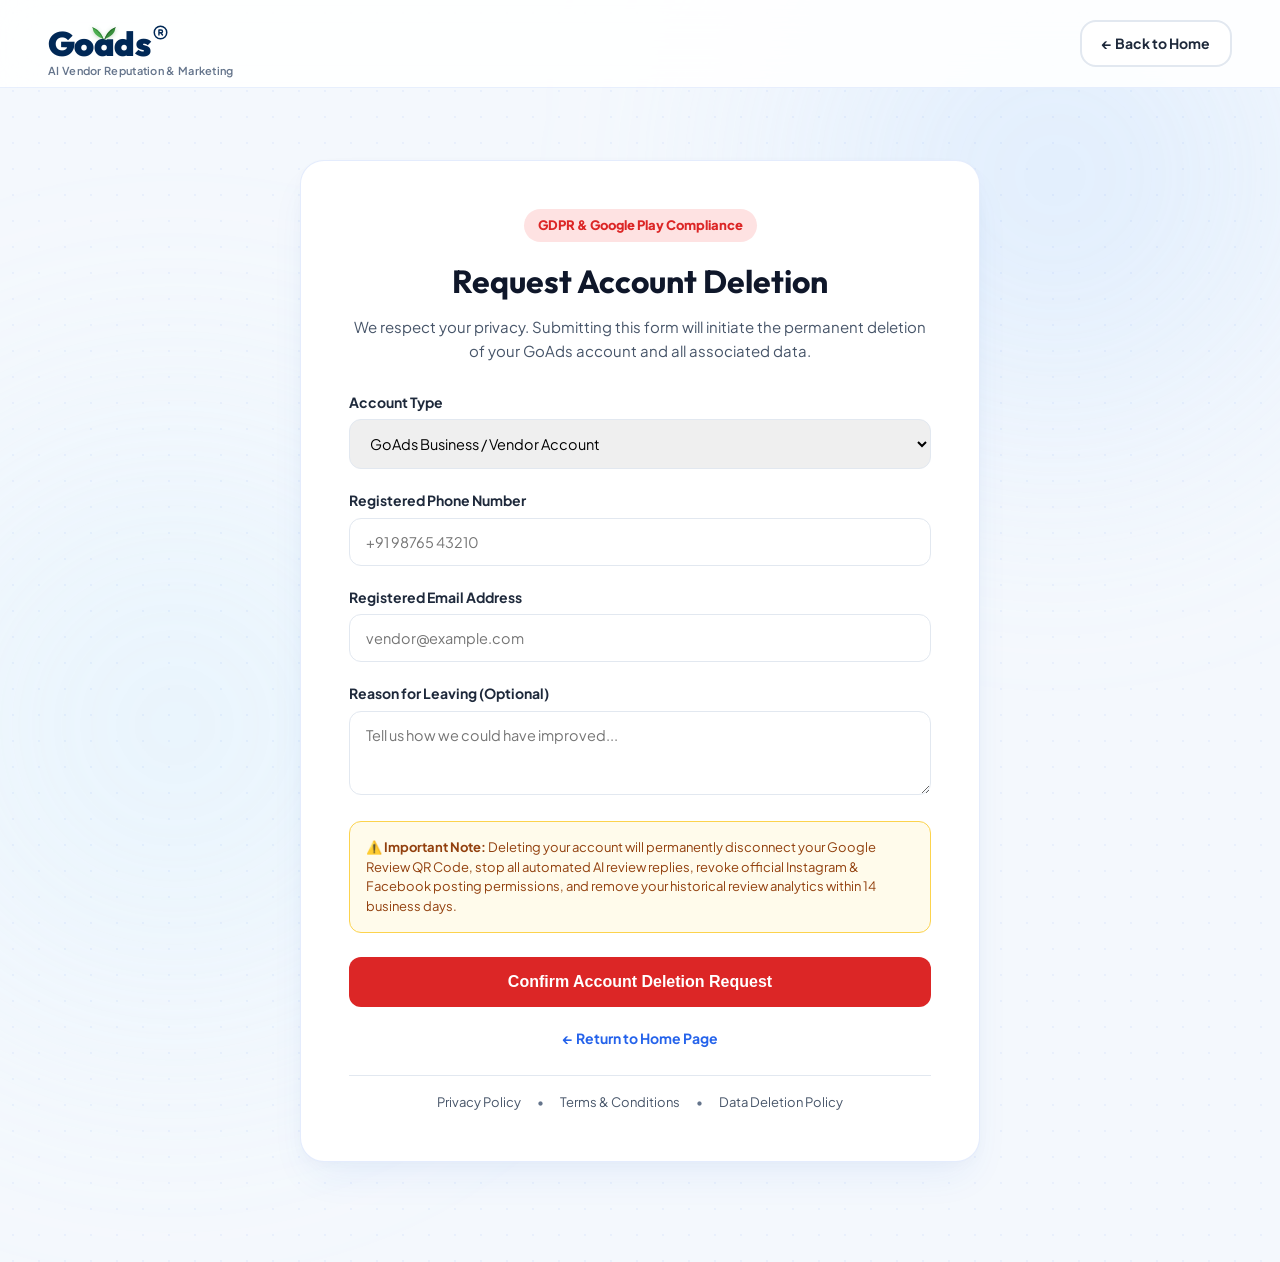
==== commit 224fcb49: "The changes for logo and rating removed is done" ====
--- a/delete-account.html
+++ b/delete-account.html
@@ -6,7 +6,7 @@
     <title>GoAds - Request Account Deletion</title>
     <link rel="icon" type="image/png" href="favicon.png">
     <meta name="description" content="Request deletion of your GoAds vendor or partner account in compliance with GDPR and Google Play Store policies. Permanently erase your profiles, reviews history, and data.">
-    <link rel="canonical" href="https://goads.ai/delete-account.html">
+    <link rel="canonical" href="https://goads.marketing/delete-account.html">
     
     <link rel="preconnect" href="https://fonts.googleapis.com">
     <link rel="preconnect" href="https://fonts.gstatic.com" crossorigin>
@@ -143,9 +143,10 @@
     <header class="navbar">
         <div class="nav-container">
             <a href="index.html" class="logo-wrapper">
-                <img src="favicon.png" alt="GoAds Icon" class="logo-icon-img">
                 <div class="logo">
-                    <span class="logo-main">Go<span>Ads</span></span>
+                    <div class="logo-brand-mark">
+                        <span class="logo-main">Go<span class="logo-a-wrap"><span class="logo-leaf-box"><svg class="logo-leaf-svg" viewBox="0 0 32 24" fill="none" xmlns="http://www.w3.org/2000/svg"><path d="M15 24C13 16 7 10 1 9C1 16 7 21 15 24Z" fill="#4CAF50"/><path d="M15 24C11.5 16.5 6.5 11.5 1 9" stroke="#2E7D32" stroke-width="1.2" stroke-linecap="round"/><path d="M17 24C19 16 25 10 31 9C31 16 25 21 17 24Z" fill="#388E3C"/><path d="M17 24C20.5 16.5 25.5 11.5 31 9" stroke="#1B5E20" stroke-width="1.2" stroke-linecap="round"/></svg></span>a</span>ds</span><span class="logo-registered-wrap"><svg class="logo-registered-svg" viewBox="0 0 24 24" width="15" height="15" fill="none" xmlns="http://www.w3.org/2000/svg"><circle cx="12" cy="12" r="10" stroke="#002856" stroke-width="2.4" fill="none"/><path d="M9.5 16V8H13C14.4 8 15.2 8.8 15.2 10.2C15.2 11.6 14.4 12.4 13 12.4H9.5M12.5 12.4L15.2 16" stroke="#002856" stroke-width="2.2" stroke-linecap="round" stroke-linejoin="round"/></svg></span>
+                    </div>
                     <span class="logo-sub">AI Vendor Reputation & Marketing</span>
                 </div>
             </a>
@@ -208,11 +209,11 @@
 
                 <a href="index.html" class="back-home-link">&larr; Return to Home Page</a>
                 <div style="margin-top: 24px; padding-top: 16px; border-top: 1px solid var(--slate-200); text-align: center; font-size: 13px; color: var(--slate-500); display: flex; justify-content: center; gap: 16px;">
-                    <a href="../goads_pp/index.html#privacy" target="_blank" style="color: var(--slate-600); text-decoration: none;">Privacy Policy</a>
+                    <a href="https://privacy.goads.marketing/#privacy" target="_blank" style="color: var(--slate-600); text-decoration: none;">Privacy Policy</a>
                     <span>•</span>
-                    <a href="../goads_pp/index.html#terms" target="_blank" style="color: var(--slate-600); text-decoration: none;">Terms & Conditions</a>
+                    <a href="https://privacy.goads.marketing/#terms" target="_blank" style="color: var(--slate-600); text-decoration: none;">Terms & Conditions</a>
                     <span>•</span>
-                    <a href="../goads_pp/index.html#deletion" target="_blank" style="color: var(--slate-600); text-decoration: none;">Data Deletion Policy</a>
+                    <a href="https://privacy.goads.marketing/#deletion" target="_blank" style="color: var(--slate-600); text-decoration: none;">Data Deletion Policy</a>
                 </div>
             </div>
         </div>
--- a/styles.css
+++ b/styles.css
@@ -226,41 +226,73 @@
 .logo-wrapper {
     display: flex;
     align-items: center;
-    gap: 12px;
     text-decoration: none;
-}
-
-.logo-icon-img {
-    width: 48px;
-    height: 48px;
-    border-radius: 12px;
-    box-shadow: 0 6px 18px rgba(37, 99, 235, 0.22);
-    object-fit: contain;
-    display: block;
-    transition: transform 0.2s ease;
-}
-
-.logo-wrapper:hover .logo-icon-img {
-    transform: scale(1.05);
+    padding: 4px 0;
 }
 
 .logo {
     display: flex;
     flex-direction: column;
     text-decoration: none;
-    line-height: 1.1;
+    line-height: 1;
+}
+
+.logo-brand-mark {
+    display: inline-flex;
+    align-items: baseline;
+    position: relative;
+    padding-top: 16px;
 }
 
 .logo-main {
     font-family: var(--font-heading);
-    font-size: 28px;
-    font-weight: 800;
-    color: var(--primary);
-    letter-spacing: -0.5px;
-}
-
-.logo-main span {
-    color: var(--accent-cyan);
+    font-size: 34px;
+    font-weight: 900;
+    color: #002856;
+    letter-spacing: -0.6px;
+    display: inline-flex;
+    align-items: baseline;
+    line-height: 1;
+    transition: transform 0.2s ease;
+}
+
+.logo-wrapper:hover .logo-main {
+    transform: scale(1.02);
+}
+
+.logo-a-wrap {
+    position: relative;
+    display: inline-block;
+}
+
+.logo-leaf-box {
+    position: absolute;
+    top: -6px;
+    left: 50%;
+    transform: translateX(-50%);
+    width: 26px;
+    height: 18px;
+    display: block;
+    pointer-events: none;
+}
+
+.logo-leaf-svg {
+    width: 100%;
+    height: 100%;
+    display: block;
+    filter: drop-shadow(0 1px 2px rgba(46, 125, 50, 0.3));
+}
+
+.logo-registered-wrap {
+    display: inline-flex;
+    align-items: center;
+    align-self: flex-start;
+    margin-top: -2px;
+    margin-left: 3px;
+}
+
+.logo-registered-svg {
+    display: block;
 }
 
 .logo-sub {
@@ -268,6 +300,7 @@
     color: var(--slate-500);
     font-weight: 600;
     letter-spacing: 0.3px;
+    margin-top: 4px;
 }
 
 .nav-right-group {
@@ -427,7 +460,27 @@
     display: grid;
     grid-template-columns: 1.15fr 0.85fr;
     align-items: center;
-    gap: 70px;
+    column-gap: 70px;
+    row-gap: 0;
+}
+
+.hero-text-block {
+    grid-column: 1;
+    grid-row: 1;
+}
+
+.hero-actions-block {
+    grid-column: 1;
+    grid-row: 2;
+}
+
+.hero-visual {
+    grid-column: 2;
+    grid-row: 1 / span 2;
+    position: relative;
+    display: flex;
+    justify-content: center;
+    align-items: center;
 }
 
 .hero-content {
@@ -1051,6 +1104,7 @@
 
 .founder-photo-right {
     width: 230px;
+    border-radius: 20px;
 }
 
 .founder-bottom-info {
@@ -1538,9 +1592,25 @@
         display: flex;
     }
     .hero-container {
-        grid-template-columns: 1fr;
-        gap: 40px;
+        display: flex;
+        flex-direction: column;
+        gap: 36px;
         text-align: center;
+    }
+    .hero-text-block {
+        order: 1;
+        max-width: 100%;
+        margin: 0 auto;
+    }
+    .hero-visual {
+        order: 2;
+        margin: 10px auto;
+    }
+    .hero-actions-block {
+        order: 3;
+        max-width: 500px;
+        margin: 0 auto;
+        width: 100%;
     }
     .hero-content {
         max-width: 100%;
